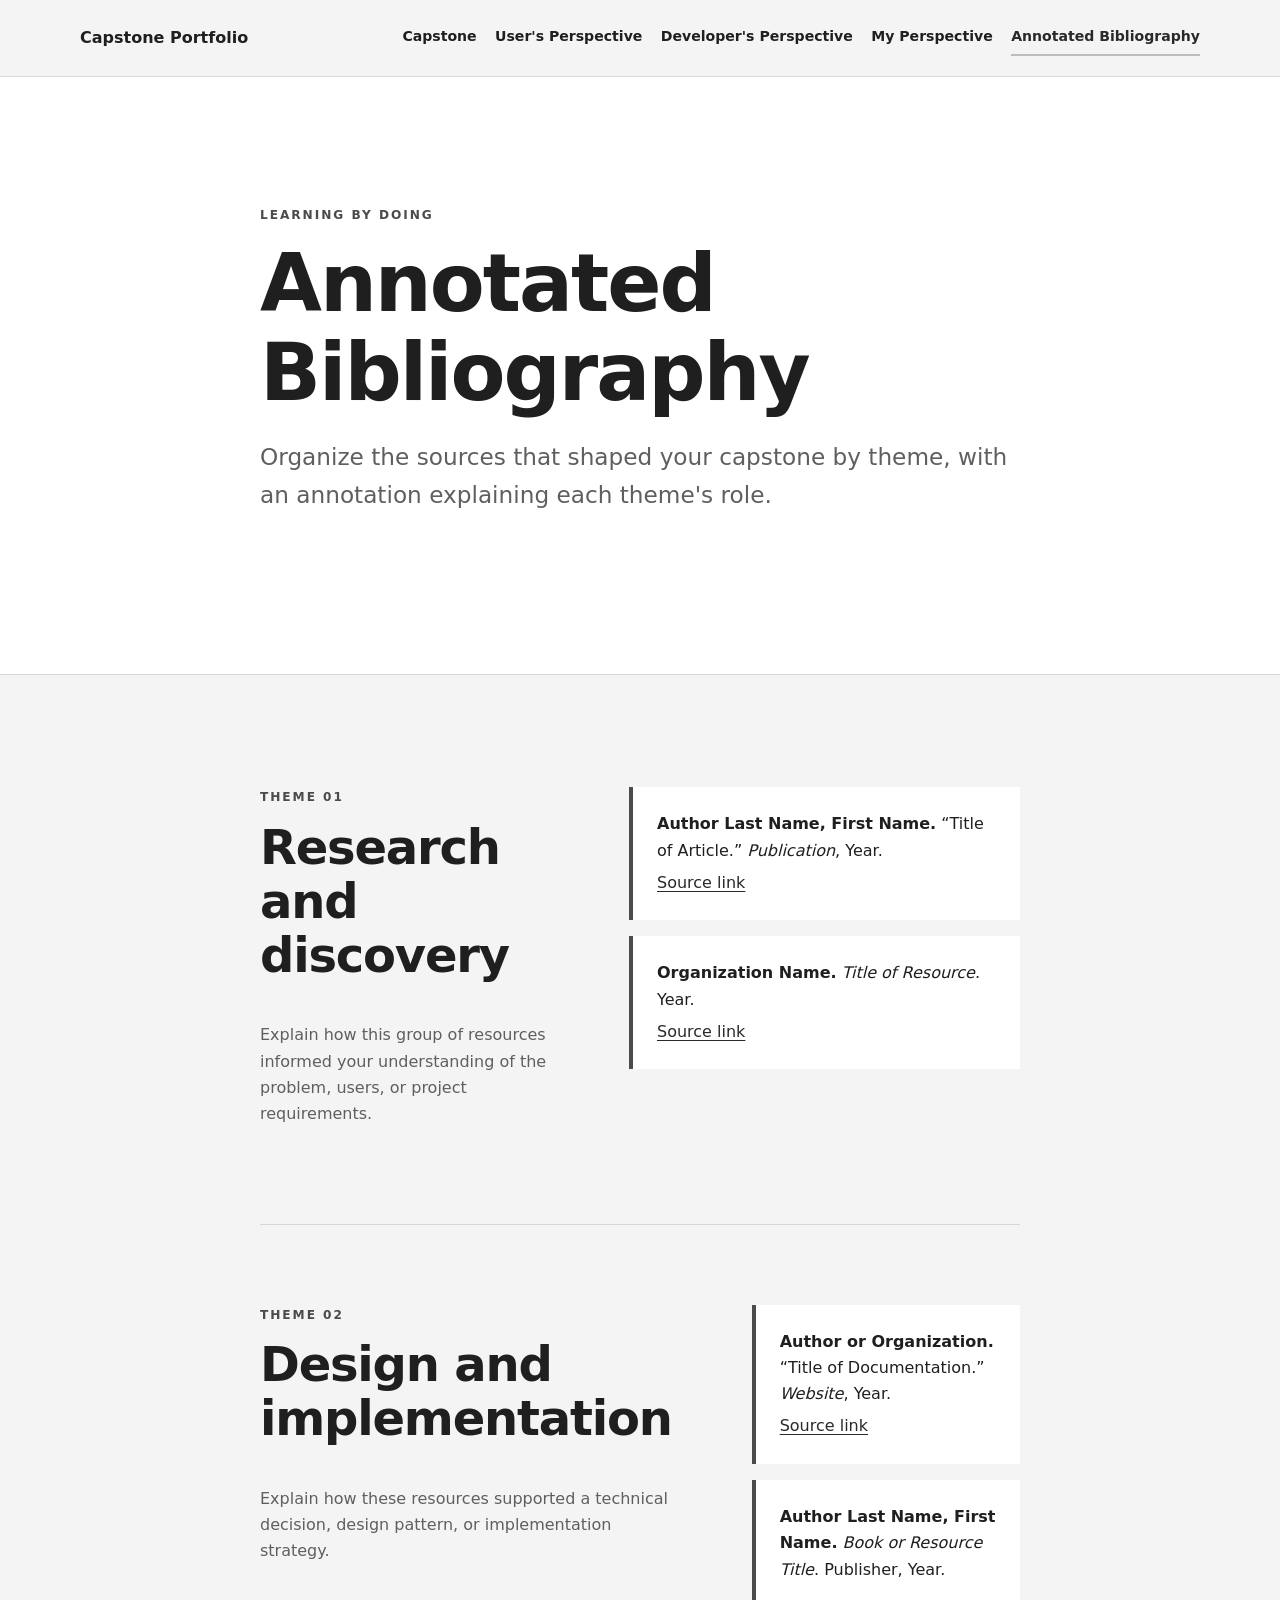
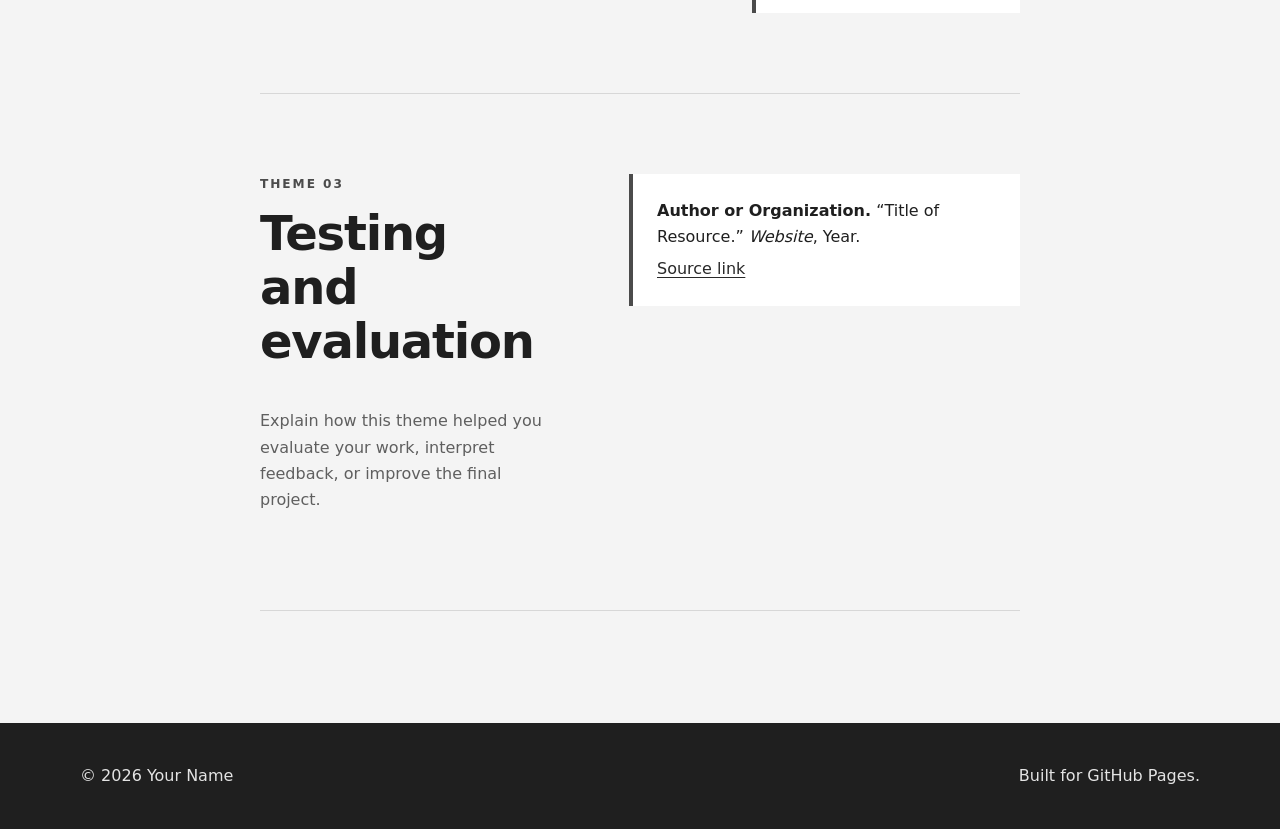
==== annotated-bibliography.html @ 264e888e "Template Website, HTML, CSS, JS" ====
<!doctype html>
<html lang="en">
  <head>
    <meta charset="UTF-8">
    <meta name="viewport" content="width=device-width, initial-scale=1.0">
    <meta name="description" content="Themed and annotated resources used throughout the capstone project.">
    <title>Annotated Bibliography | Capstone Portfolio</title>
    <link rel="stylesheet" href="css/styles.css">
    <script src="js/main.js" defer></script>
  </head>
  <body>
    <a class="skip-link" href="#main-content">Skip to main content</a>
    <header class="site-header"><nav class="navbar container" aria-label="Main navigation"><a class="site-name" href="index.html">Capstone Portfolio</a><button class="nav-toggle" type="button" aria-expanded="false" aria-controls="primary-navigation"><span class="sr-only">Toggle navigation</span><span aria-hidden="true">Menu</span></button><ul class="nav-links" id="primary-navigation"><li><a href="index.html">Capstone</a></li><li><a href="users-perspective.html">User's Perspective</a></li><li><a href="developers-perspective.html">Developer's Perspective</a></li><li><a href="my-perspective.html">My Perspective</a></li><li><a href="annotated-bibliography.html" aria-current="page">Annotated Bibliography</a></li></ul></nav></header>
    <main id="main-content">
      <header class="page-hero"><div class="container narrow"><p class="eyebrow">Learning by doing</p><h1>Annotated Bibliography</h1><p class="lead">Organize the sources that shaped your capstone by theme, with an annotation explaining each theme's role.</p></div></header>
      <div class="section container narrow bibliography">
        <section class="theme"><div><p class="eyebrow">Theme 01</p><h2>Research and discovery</h2><p class="annotation">Explain how this group of resources informed your understanding of the problem, users, or project requirements.</p></div><ul class="source-list"><li><p><strong>Author Last Name, First Name.</strong> “Title of Article.” <em>Publication</em>, Year.</p><a href="#">Source link</a></li><li><p><strong>Organization Name.</strong> <em>Title of Resource</em>. Year.</p><a href="#">Source link</a></li></ul></section>
        <section class="theme"><div><p class="eyebrow">Theme 02</p><h2>Design and implementation</h2><p class="annotation">Explain how these resources supported a technical decision, design pattern, or implementation strategy.</p></div><ul class="source-list"><li><p><strong>Author or Organization.</strong> “Title of Documentation.” <em>Website</em>, Year.</p><a href="#">Source link</a></li><li><p><strong>Author Last Name, First Name.</strong> <em>Book or Resource Title</em>. Publisher, Year.</p></li></ul></section>
        <section class="theme"><div><p class="eyebrow">Theme 03</p><h2>Testing and evaluation</h2><p class="annotation">Explain how this theme helped you evaluate your work, interpret feedback, or improve the final project.</p></div><ul class="source-list"><li><p><strong>Author or Organization.</strong> “Title of Resource.” <em>Website</em>, Year.</p><a href="#">Source link</a></li></ul></section>
      </div>
    </main>
    <footer class="site-footer"><div class="container footer-content"><p>© <span data-current-year></span> Your Name</p><p>Built for GitHub Pages.</p></div></footer>
  </body>
</html>
---- css/styles.css ----
:root {
  --ink: #1f1f1f;
  --muted: #5f5f5f;
  --paper: #f4f4f4;
  --surface: #ffffff;
  --accent: #4b4b4b;
  --accent-dark: #292929;
  --highlight: #bdbdbd;
  --line: #d7d7d7;
  --max-width: 1120px;
  --shadow: 0 14px 35px rgb(0 0 0 / 10%);
}

* { box-sizing: border-box; }
html { scroll-behavior: smooth; }
body { margin: 0; color: var(--ink); background: var(--paper); font-family: Inter, ui-sans-serif, system-ui, -apple-system, BlinkMacSystemFont, "Segoe UI", sans-serif; line-height: 1.65; }
a { color: var(--accent-dark); text-underline-offset: 0.2em; }
a:hover { color: var(--accent); }
h1, h2, h3 { margin-top: 0; line-height: 1.12; letter-spacing: -0.025em; }
h1 { max-width: 15ch; margin-bottom: 1.25rem; font-size: clamp(2.8rem, 8vw, 5.8rem); }
h2 { font-size: clamp(2rem, 4vw, 3rem); }
h3 { font-size: 1.35rem; }
p { margin-top: 0; }

.container { width: min(calc(100% - 2rem), var(--max-width)); margin-inline: auto; }
.narrow { max-width: 760px; }
.section { padding-block: clamp(4rem, 9vw, 7rem); }
.sr-only { position: absolute; width: 1px; height: 1px; padding: 0; margin: -1px; overflow: hidden; clip: rect(0, 0, 0, 0); white-space: nowrap; border: 0; }
.skip-link { position: fixed; top: 0.75rem; left: 0.75rem; z-index: 100; padding: 0.65rem 1rem; color: white; background: var(--ink); transform: translateY(-150%); }
.skip-link:focus { transform: translateY(0); }

.site-header { position: sticky; top: 0; z-index: 50; border-bottom: 1px solid rgb(215 215 215 / 85%); background: rgb(244 244 244 / 95%); backdrop-filter: blur(10px); }
.navbar { min-height: 4.75rem; display: flex; align-items: center; justify-content: space-between; gap: 2rem; }
.site-name { color: var(--ink); font-weight: 800; text-decoration: none; white-space: nowrap; }
.nav-links { display: flex; align-items: center; gap: 1.15rem; margin: 0; padding: 0; list-style: none; }
.nav-links a { display: block; padding-block: 0.35rem; color: var(--ink); font-size: 0.88rem; font-weight: 650; text-decoration: none; border-bottom: 2px solid transparent; }
.nav-links a:hover, .nav-links a[aria-current="page"] { color: var(--accent-dark); border-color: var(--highlight); }
.nav-toggle { display: none; padding: 0.55rem 0.75rem; color: var(--ink); background: transparent; border: 1px solid var(--ink); border-radius: 0.35rem; font: inherit; font-weight: 700; }

.hero { min-height: calc(100vh - 4.75rem); display: grid; align-items: center; color: white; background: linear-gradient(120deg, #444444, #171717 68%); }
.hero-content { padding-block: 5rem; }
.hero .lead { max-width: 60ch; color: #e8e8e8; }
.eyebrow { margin-bottom: 0.85rem; color: var(--accent); font-size: 0.76rem; font-weight: 850; letter-spacing: 0.16em; text-transform: uppercase; }
.hero .eyebrow { color: var(--highlight); }
.lead { max-width: 65ch; margin-bottom: 2rem; color: var(--muted); font-size: clamp(1.15rem, 2.5vw, 1.45rem); }
.button { display: inline-block; padding: 0.85rem 1.2rem; color: var(--ink); background: #e2e2e2; border-radius: 0.3rem; font-weight: 800; text-decoration: none; box-shadow: 0 5px 0 #8b8b8b; transition: transform 150ms ease, box-shadow 150ms ease; }
.button:hover { color: var(--ink); background: #f1f1f1; transform: translateY(-2px); box-shadow: 0 7px 0 #8b8b8b; }

.section-heading { max-width: 720px; margin-bottom: 2.5rem; }
.section-heading > p:last-child { color: var(--muted); font-size: 1.1rem; }
.card-grid { display: grid; grid-template-columns: repeat(2, 1fr); gap: 1rem; }
.card { padding: 2rem; background: var(--surface); border: 1px solid var(--line); border-radius: 0.45rem; box-shadow: var(--shadow); }
.card-number { display: inline-block; margin-bottom: 2.5rem; color: var(--accent); font-weight: 850; }
.card p { color: var(--muted); }
.card a { font-weight: 750; }

.page-hero { padding-block: clamp(4.5rem, 10vw, 8rem); border-bottom: 1px solid var(--line); background: var(--surface); }
.page-hero h1 { max-width: 18ch; font-size: clamp(2.7rem, 7vw, 5rem); }
.prose > section + section { margin-top: 4rem; padding-top: 4rem; border-top: 1px solid var(--line); }
.prose p, .prose li { color: var(--muted); font-size: 1.05rem; }
.prose blockquote { margin: 2rem 0 0; padding: 1.5rem 1.75rem; color: var(--ink); background: #e8e8e8; border-left: 5px solid var(--accent); font-size: 1.3rem; font-weight: 650; }
.placeholder { aspect-ratio: 16 / 9; display: grid; place-items: center; margin-top: 2rem; padding: 2rem; color: var(--muted); background: repeating-linear-gradient(135deg, #fff, #fff 12px, #eeeeee 12px, #eeeeee 24px); border: 2px dashed #999999; border-radius: 0.4rem; text-align: center; }
.placeholder span { padding: 0.5rem 0.75rem; background: var(--surface); }
.timeline { margin: 2rem 0 0; padding-left: 1.5rem; border-left: 3px solid var(--highlight); list-style: none; }
.timeline li { position: relative; padding: 0 0 2rem 1.5rem; }
.timeline li::before { position: absolute; top: 0.35rem; left: -2.05rem; width: 0.85rem; height: 0.85rem; content: ""; background: var(--accent); border: 3px solid var(--paper); border-radius: 50%; }
.timeline h3 { margin-bottom: 0.5rem; }

.bibliography { display: grid; gap: 5rem; }
.theme { display: grid; grid-template-columns: 0.85fr 1.15fr; gap: clamp(2rem, 7vw, 5rem); padding-bottom: 5rem; border-bottom: 1px solid var(--line); }
.annotation { color: var(--muted); }
.source-list { margin: 0; padding: 0; list-style: none; }
.source-list li { padding: 1.5rem; background: var(--surface); border-left: 4px solid var(--accent); }
.source-list li + li { margin-top: 1rem; }
.source-list p { margin-bottom: 0.35rem; }

.site-footer { padding-block: 2.5rem; color: #e4e4e4; background: var(--ink); }
.footer-content { display: flex; justify-content: space-between; gap: 1rem; }
.footer-content p { margin: 0; }

:focus-visible { outline: 3px solid var(--highlight); outline-offset: 4px; }
@media (max-width: 850px) {
  .nav-toggle { display: inline-block; }
  .nav-links { position: absolute; top: 100%; right: 0; left: 0; display: none; padding: 1rem; background: var(--paper); border-bottom: 1px solid var(--line); box-shadow: var(--shadow); }
  .nav-links.is-open { display: block; }
  .nav-links a { padding: 0.75rem; }
  .card-grid, .theme { grid-template-columns: 1fr; }
}
@media (max-width: 560px) {
  .card-grid { grid-template-columns: 1fr; }
  .footer-content { flex-direction: column; }
}
@media (prefers-reduced-motion: reduce) {
  html { scroll-behavior: auto; }
  *, *::before, *::after { transition-duration: 0.01ms !important; }
}
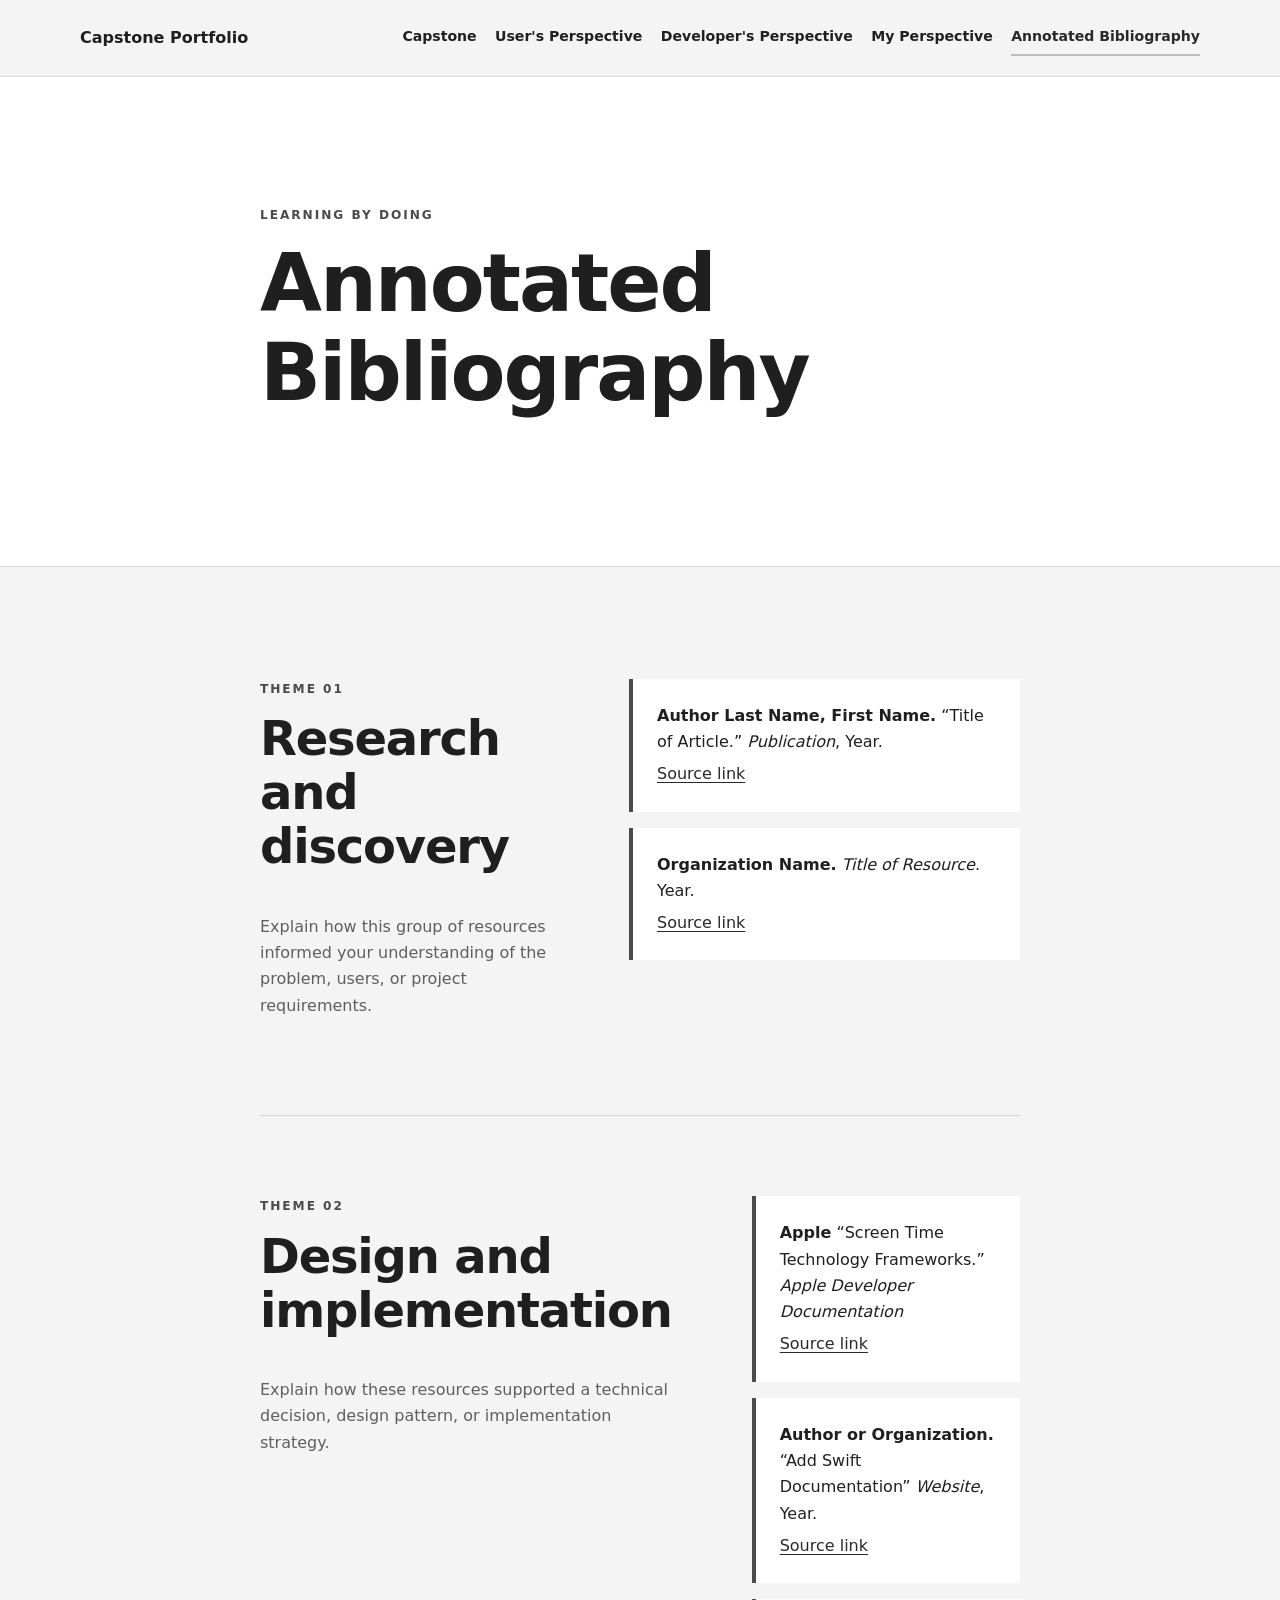
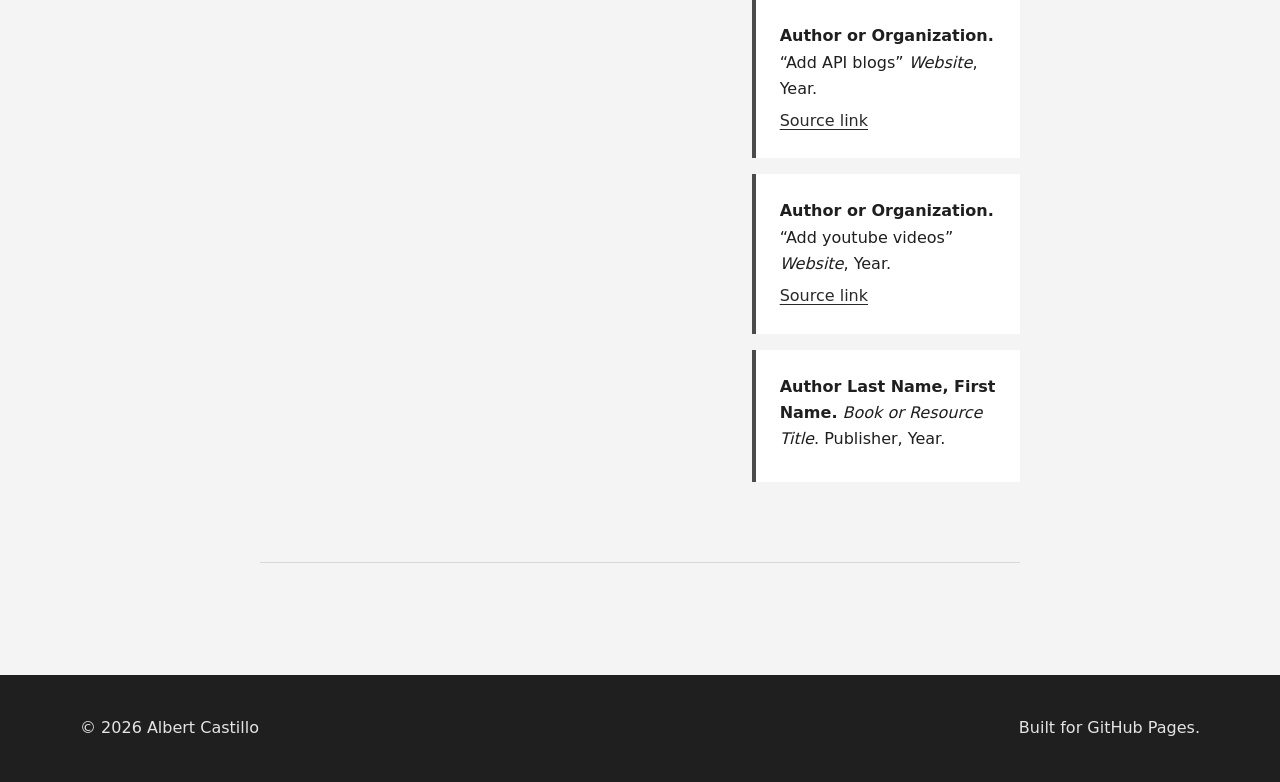
==== commit 09e56ac1: "Capstone portfolio draft" ====
--- a/annotated-bibliography.html
+++ b/annotated-bibliography.html
@@ -12,13 +12,66 @@
     <a class="skip-link" href="#main-content">Skip to main content</a>
     <header class="site-header"><nav class="navbar container" aria-label="Main navigation"><a class="site-name" href="index.html">Capstone Portfolio</a><button class="nav-toggle" type="button" aria-expanded="false" aria-controls="primary-navigation"><span class="sr-only">Toggle navigation</span><span aria-hidden="true">Menu</span></button><ul class="nav-links" id="primary-navigation"><li><a href="index.html">Capstone</a></li><li><a href="users-perspective.html">User's Perspective</a></li><li><a href="developers-perspective.html">Developer's Perspective</a></li><li><a href="my-perspective.html">My Perspective</a></li><li><a href="annotated-bibliography.html" aria-current="page">Annotated Bibliography</a></li></ul></nav></header>
     <main id="main-content">
-      <header class="page-hero"><div class="container narrow"><p class="eyebrow">Learning by doing</p><h1>Annotated Bibliography</h1><p class="lead">Organize the sources that shaped your capstone by theme, with an annotation explaining each theme's role.</p></div></header>
+      <header class="page-hero"><div class="container narrow"><p class="eyebrow">Learning by doing</p><h1>Annotated Bibliography</h1></div></header>
       <div class="section container narrow bibliography">
-        <section class="theme"><div><p class="eyebrow">Theme 01</p><h2>Research and discovery</h2><p class="annotation">Explain how this group of resources informed your understanding of the problem, users, or project requirements.</p></div><ul class="source-list"><li><p><strong>Author Last Name, First Name.</strong> “Title of Article.” <em>Publication</em>, Year.</p><a href="#">Source link</a></li><li><p><strong>Organization Name.</strong> <em>Title of Resource</em>. Year.</p><a href="#">Source link</a></li></ul></section>
-        <section class="theme"><div><p class="eyebrow">Theme 02</p><h2>Design and implementation</h2><p class="annotation">Explain how these resources supported a technical decision, design pattern, or implementation strategy.</p></div><ul class="source-list"><li><p><strong>Author or Organization.</strong> “Title of Documentation.” <em>Website</em>, Year.</p><a href="#">Source link</a></li><li><p><strong>Author Last Name, First Name.</strong> <em>Book or Resource Title</em>. Publisher, Year.</p></li></ul></section>
-        <section class="theme"><div><p class="eyebrow">Theme 03</p><h2>Testing and evaluation</h2><p class="annotation">Explain how this theme helped you evaluate your work, interpret feedback, or improve the final project.</p></div><ul class="source-list"><li><p><strong>Author or Organization.</strong> “Title of Resource.” <em>Website</em>, Year.</p><a href="#">Source link</a></li></ul></section>
+        <section class="theme">
+          <div>
+            <p class="eyebrow">Theme 01</p>
+            <h2>Research and discovery</h2>
+            <p class="annotation">Explain how this group of resources informed your understanding of the problem, users, or project requirements.</p>
+          </div>
+          <ul class="source-list">
+            <li>
+              <p>
+                <strong>Author Last Name, First Name.</strong> “Title of Article.” <em>Publication</em>, Year.</p>
+                <a href="#">Source link</a>
+              </li>
+              <li><p><strong>Organization Name.</strong> <em>Title of Resource</em>. Year.</p><a href="#">Source link</a></li></ul></section>
+        <section class="theme">
+          <div>
+            <p class="eyebrow">Theme 02</p>
+            <h2>Design and implementation</h2>
+            <p class="annotation">Explain how these resources supported a technical decision, design pattern, or implementation strategy.</p>
+          </div>
+          <ul class="source-list">
+              <li>
+                 <p><strong>Apple</strong> “Screen Time Technology Frameworks.” <em>Apple Developer Documentation</em></p>
+                <a href="https://developer.apple.com/documentation/screentimeapidocumentation">Source link</a>
+              </li>
+              <li>
+                 <p><strong>Author or Organization.</strong> “Add Swift Documentation” <em>Website</em>, Year.</p>
+                <a href="#">Source link</a>
+              </li>
+              <li>
+                 <p><strong>Author or Organization.</strong> “Add API blogs” <em>Website</em>, Year.</p>
+                <a href="#">Source link</a>
+              </li>
+              <li>
+                 <p><strong>Author or Organization.</strong> “Add youtube videos” <em>Website</em>, Year.</p>
+                <a href="#">Source link</a>
+              </li>
+              <li>
+                <p><strong>Author Last Name, First Name.</strong> <em>Book or Resource Title</em>. Publisher, Year.</p>
+              </li>
+            </ul>
+          </section>
+       <!--- <section class="theme">
+          <div>
+            <p class="eyebrow">Theme 03</p>
+            <h2>Testing and evaluation</h2>
+            <p class="annotation">Explain how this theme helped you evaluate your work, interpret feedback, or improve the final project.</p>
+          </div>
+          <ul class="source-list">
+            <li>
+              <p>
+                <strong>Author or Organization.</strong> “Title of Resource.” <em>Website</em>, Year.</p>
+                <a href="#">Source link</a>
+              </li>
+            </ul>
+          </section>
+        -->
       </div>
     </main>
-    <footer class="site-footer"><div class="container footer-content"><p>© <span data-current-year></span> Your Name</p><p>Built for GitHub Pages.</p></div></footer>
+    <footer class="site-footer"><div class="container footer-content"><p>© <span data-current-year></span> Albert Castillo</p><p>Built for GitHub Pages.</p></div></footer>
   </body>
 </html>
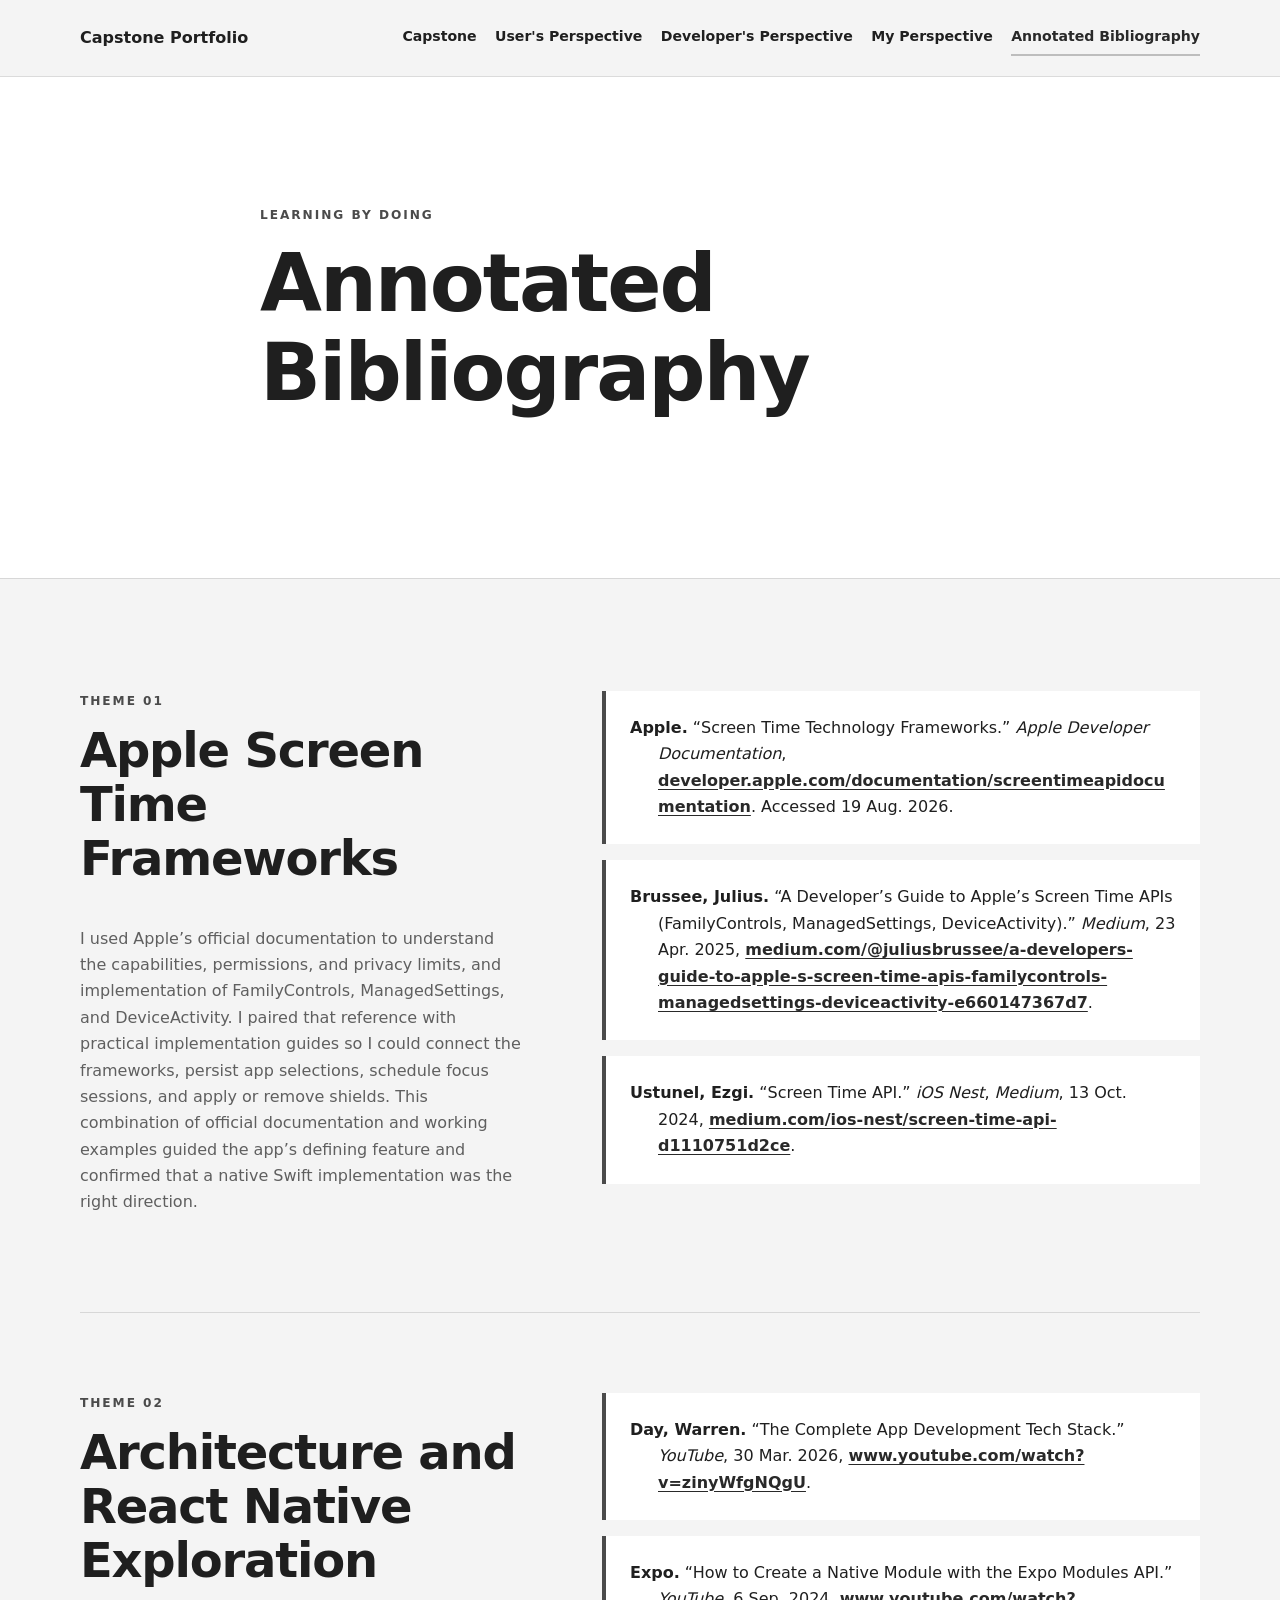
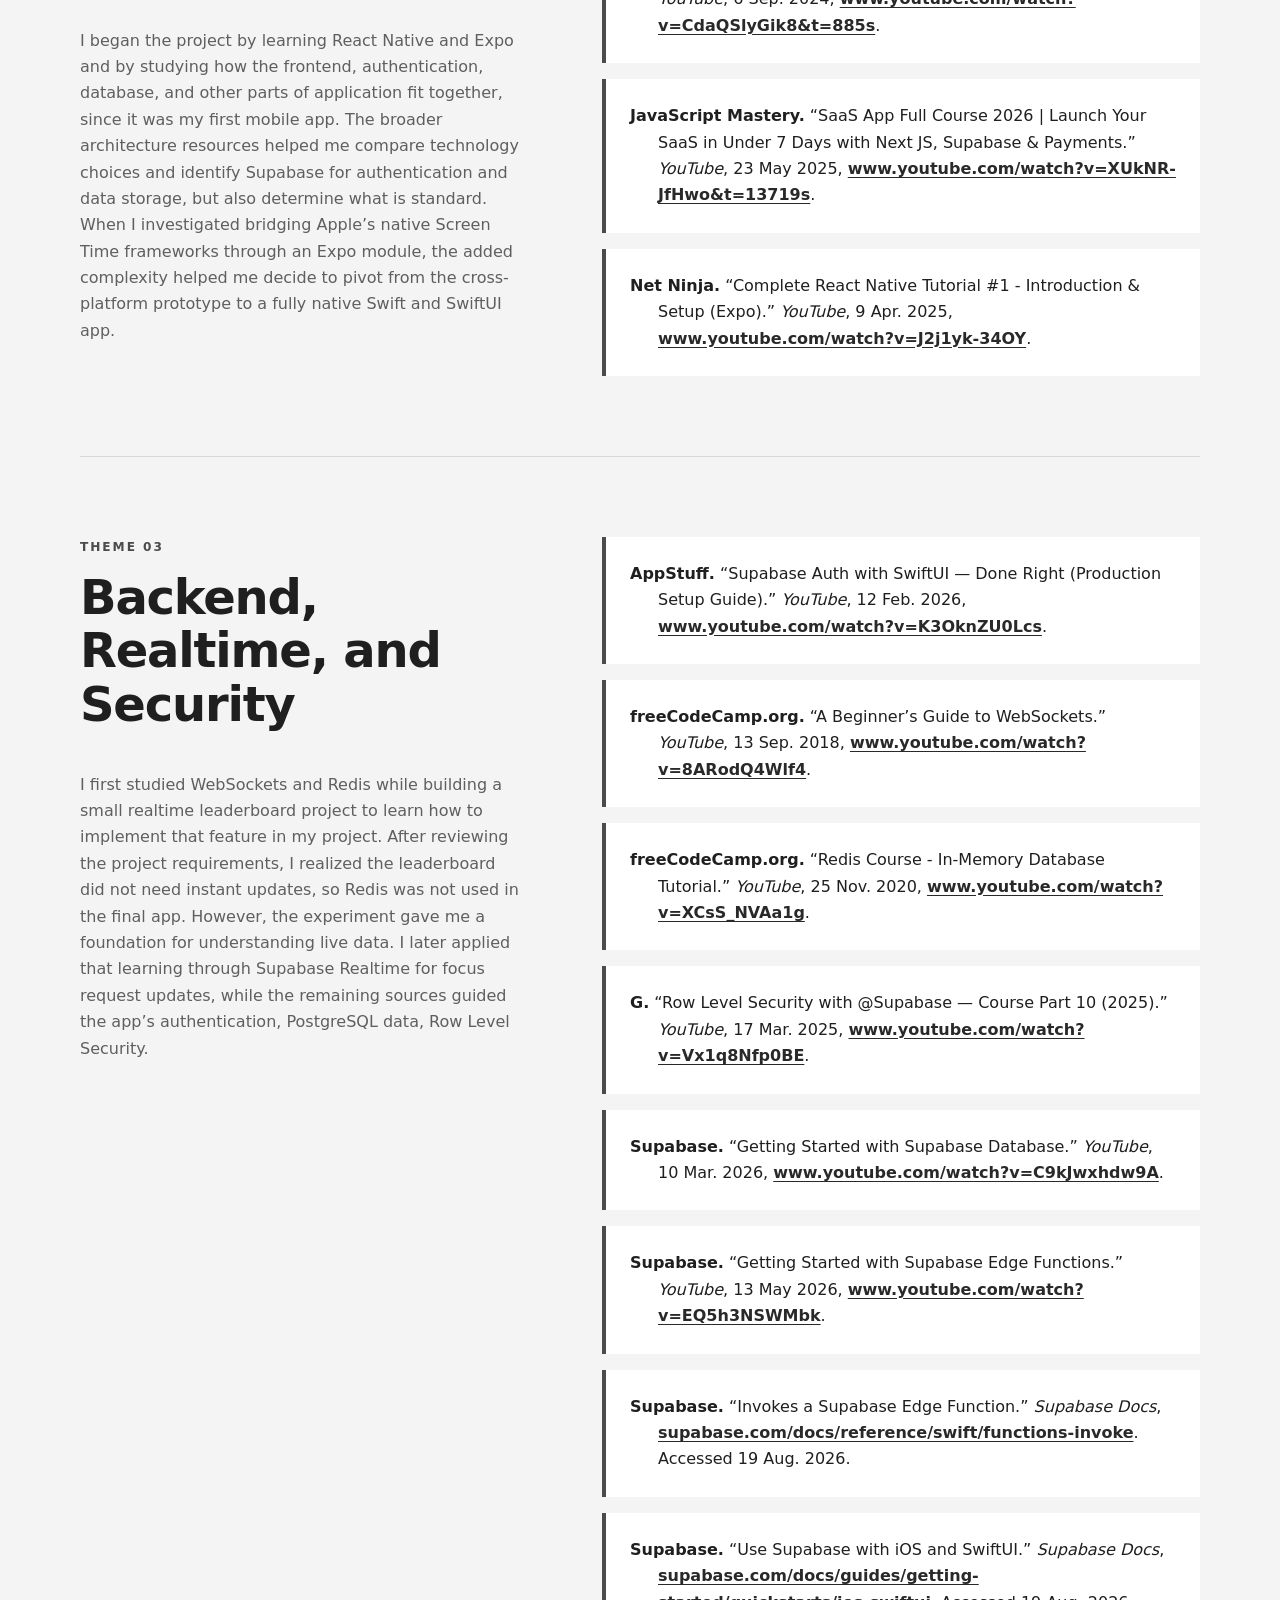
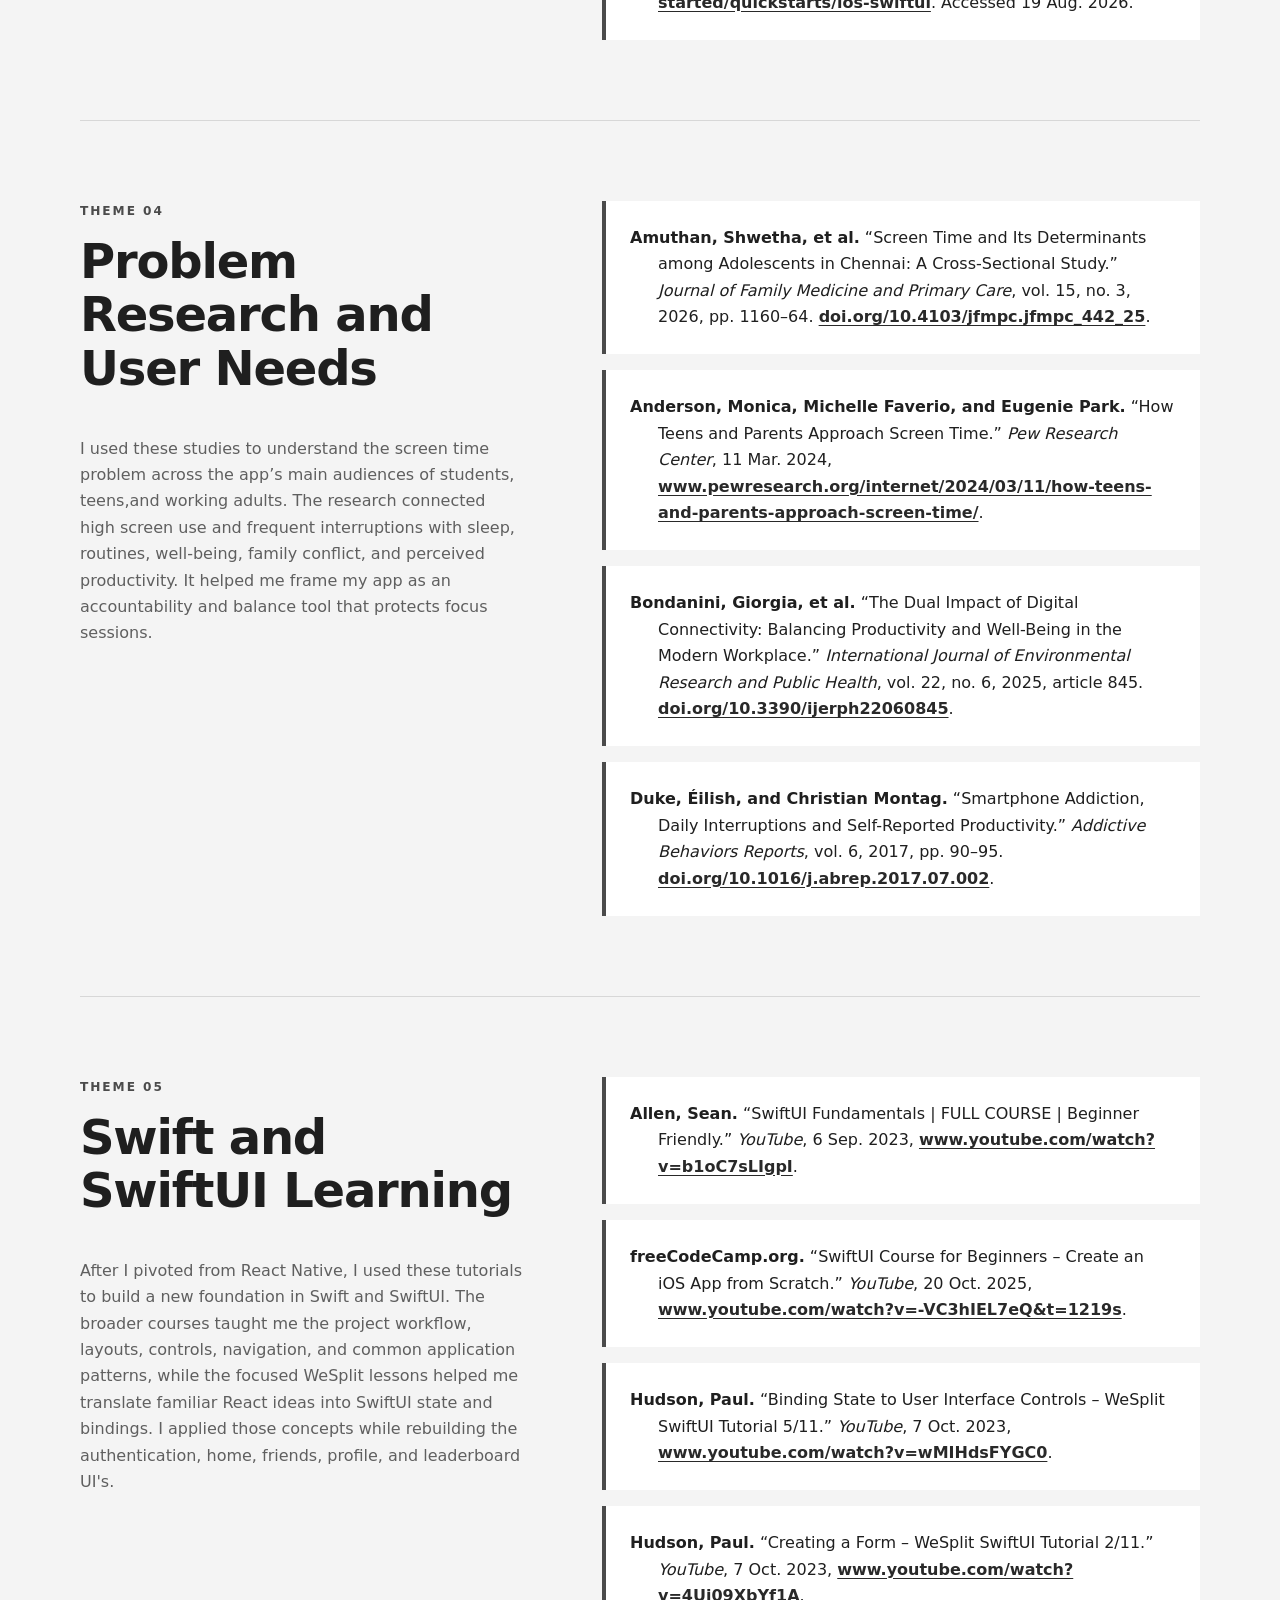
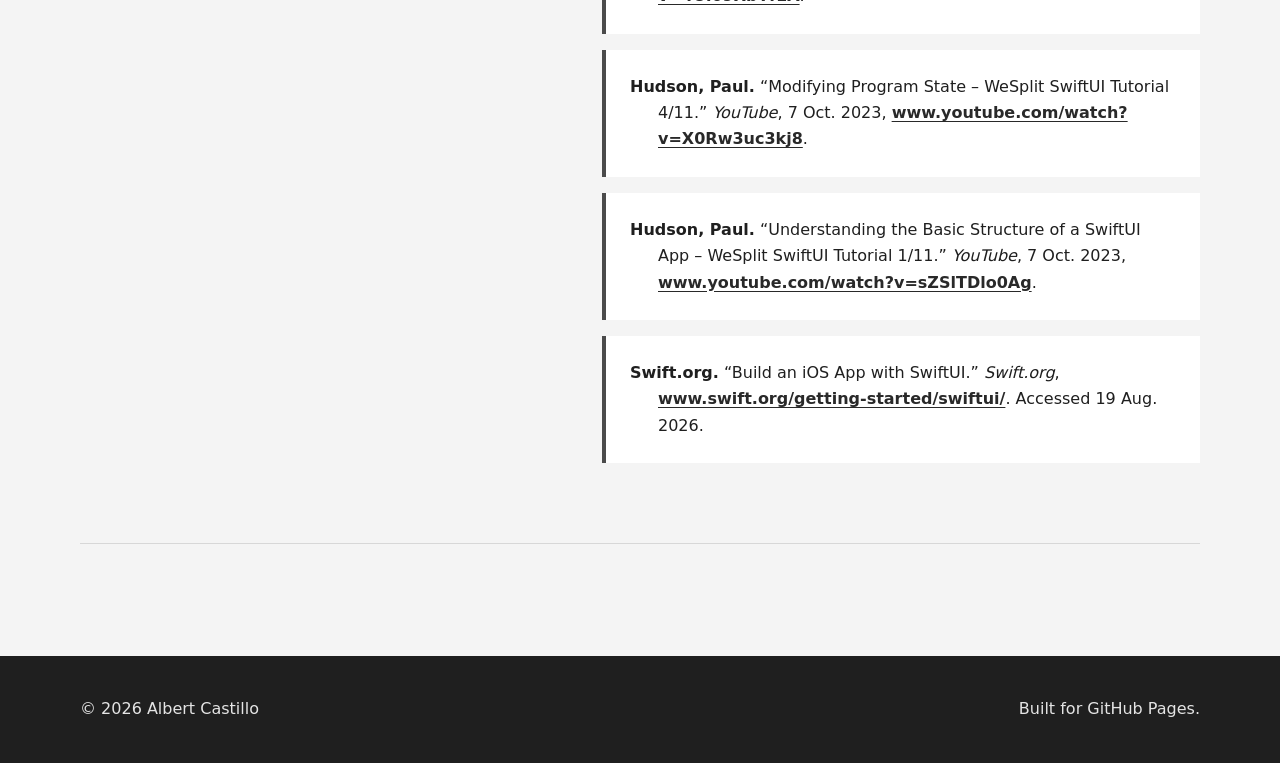
==== commit d2143da6: "Completed Developers Perspective page" ====
--- a/annotated-bibliography.html
+++ b/annotated-bibliography.html
@@ -3,7 +3,7 @@
   <head>
     <meta charset="UTF-8">
     <meta name="viewport" content="width=device-width, initial-scale=1.0">
-    <meta name="description" content="Themed and annotated resources used throughout the capstone project.">
+    <meta name="description" content="An MLA-formatted annotated bibliography organized by the themes and tools that shaped ScreenTimeAppIOS.">
     <title>Annotated Bibliography | Capstone Portfolio</title>
     <link rel="stylesheet" href="css/styles.css">
     <script src="js/main.js" defer></script>
@@ -12,64 +12,110 @@
     <a class="skip-link" href="#main-content">Skip to main content</a>
     <header class="site-header"><nav class="navbar container" aria-label="Main navigation"><a class="site-name" href="index.html">Capstone Portfolio</a><button class="nav-toggle" type="button" aria-expanded="false" aria-controls="primary-navigation"><span class="sr-only">Toggle navigation</span><span aria-hidden="true">Menu</span></button><ul class="nav-links" id="primary-navigation"><li><a href="index.html">Capstone</a></li><li><a href="users-perspective.html">User's Perspective</a></li><li><a href="developers-perspective.html">Developer's Perspective</a></li><li><a href="my-perspective.html">My Perspective</a></li><li><a href="annotated-bibliography.html" aria-current="page">Annotated Bibliography</a></li></ul></nav></header>
     <main id="main-content">
-      <header class="page-hero"><div class="container narrow"><p class="eyebrow">Learning by doing</p><h1>Annotated Bibliography</h1></div></header>
-      <div class="section container narrow bibliography">
+      <header class="page-hero">
+        <div class="container narrow">
+          <p class="eyebrow">Learning by doing</p>
+          <h1>Annotated Bibliography</h1>
+          <p class="lead"></p>
+        </div>
+      </header>
+      <div class="section container bibliography">
         <section class="theme">
           <div>
             <p class="eyebrow">Theme 01</p>
-            <h2>Research and discovery</h2>
-            <p class="annotation">Explain how this group of resources informed your understanding of the problem, users, or project requirements.</p>
+            <h2>Apple Screen Time Frameworks</h2>
+            <p class="annotation">I used Apple’s official documentation to understand the capabilities, 
+              permissions, and privacy limits, and implementation of FamilyControls, ManagedSettings, and DeviceActivity. 
+              I paired that reference with practical implementation guides so I could connect the frameworks,
+              persist app selections, 
+              schedule focus sessions, and apply or remove shields. 
+              This combination of official documentation and working examples guided the app’s defining feature 
+              and confirmed that a native Swift implementation was the right direction.
+            </p>
           </div>
           <ul class="source-list">
-            <li>
-              <p>
-                <strong>Author Last Name, First Name.</strong> “Title of Article.” <em>Publication</em>, Year.</p>
-                <a href="#">Source link</a>
-              </li>
-              <li><p><strong>Organization Name.</strong> <em>Title of Resource</em>. Year.</p><a href="#">Source link</a></li></ul></section>
+            <li><p class="citation"><strong>Apple.</strong> “Screen Time Technology Frameworks.” <em>Apple Developer Documentation</em>, <a href="https://developer.apple.com/documentation/screentimeapidocumentation">developer.apple.com/documentation/screentimeapidocumentation</a>. Accessed 19 Aug. 2026.</p></li>
+            <li><p class="citation"><strong>Brussee, Julius.</strong> “A Developer’s Guide to Apple’s Screen Time APIs (FamilyControls, ManagedSettings, DeviceActivity).” <em>Medium</em>, 23 Apr. 2025, <a href="https://medium.com/@juliusbrussee/a-developers-guide-to-apple-s-screen-time-apis-familycontrols-managedsettings-deviceactivity-e660147367d7">medium.com/@juliusbrussee/a-developers-guide-to-apple-s-screen-time-apis-familycontrols-managedsettings-deviceactivity-e660147367d7</a>.</p></li>
+            <li><p class="citation"><strong>Ustunel, Ezgi.</strong> “Screen Time API.” <em>iOS Nest</em>, <em>Medium</em>, 13 Oct. 2024, <a href="https://medium.com/ios-nest/screen-time-api-d1110751d2ce">medium.com/ios-nest/screen-time-api-d1110751d2ce</a>.</p></li>
+          </ul>
+        </section>
+
         <section class="theme">
           <div>
             <p class="eyebrow">Theme 02</p>
-            <h2>Design and implementation</h2>
-            <p class="annotation">Explain how these resources supported a technical decision, design pattern, or implementation strategy.</p>
+            <h2>Architecture and React Native Exploration</h2>
+            <p class="annotation">I began the project by learning React Native and Expo and by studying
+               how the frontend, authentication, database, and other parts of application fit together, since it was my first mobile app.
+                The broader architecture resources helped me compare technology choices and identify Supabase for authentication and data storage,
+                but also determine what is standard. When I investigated bridging Apple’s native Screen Time frameworks through an Expo module,
+                 the added complexity helped me decide to pivot from the cross-platform prototype to a fully native Swift and SwiftUI app.
+            </p>
           </div>
           <ul class="source-list">
-              <li>
-                 <p><strong>Apple</strong> “Screen Time Technology Frameworks.” <em>Apple Developer Documentation</em></p>
-                <a href="https://developer.apple.com/documentation/screentimeapidocumentation">Source link</a>
-              </li>
-              <li>
-                 <p><strong>Author or Organization.</strong> “Add Swift Documentation” <em>Website</em>, Year.</p>
-                <a href="#">Source link</a>
-              </li>
-              <li>
-                 <p><strong>Author or Organization.</strong> “Add API blogs” <em>Website</em>, Year.</p>
-                <a href="#">Source link</a>
-              </li>
-              <li>
-                 <p><strong>Author or Organization.</strong> “Add youtube videos” <em>Website</em>, Year.</p>
-                <a href="#">Source link</a>
-              </li>
-              <li>
-                <p><strong>Author Last Name, First Name.</strong> <em>Book or Resource Title</em>. Publisher, Year.</p>
-              </li>
-            </ul>
-          </section>
-       <!--- <section class="theme">
+            <li><p class="citation"><strong>Day, Warren.</strong> “The Complete App Development Tech Stack.” <em>YouTube</em>, 30 Mar. 2026, <a href="https://www.youtube.com/watch?v=zinyWfgNQgU">www.youtube.com/watch?v=zinyWfgNQgU</a>.</p></li>
+            <li><p class="citation"><strong>Expo.</strong> “How to Create a Native Module with the Expo Modules API.” <em>YouTube</em>, 6 Sep. 2024, <a href="https://www.youtube.com/watch?v=CdaQSlyGik8&amp;t=885s">www.youtube.com/watch?v=CdaQSlyGik8&amp;t=885s</a>.</p></li>
+            <li><p class="citation"><strong>JavaScript Mastery.</strong> “SaaS App Full Course 2026 | Launch Your SaaS in Under 7 Days with Next JS, Supabase &amp; Payments.” <em>YouTube</em>, 23 May 2025, <a href="https://www.youtube.com/watch?v=XUkNR-JfHwo&amp;t=13719s">www.youtube.com/watch?v=XUkNR-JfHwo&amp;t=13719s</a>.</p></li>
+            <li><p class="citation"><strong>Net Ninja.</strong> “Complete React Native Tutorial #1 - Introduction &amp; Setup (Expo).” <em>YouTube</em>, 9 Apr. 2025, <a href="https://www.youtube.com/watch?v=J2j1yk-34OY">www.youtube.com/watch?v=J2j1yk-34OY</a>.</p></li>
+          </ul>
+        </section>
+
+        <section class="theme">
           <div>
             <p class="eyebrow">Theme 03</p>
-            <h2>Testing and evaluation</h2>
-            <p class="annotation">Explain how this theme helped you evaluate your work, interpret feedback, or improve the final project.</p>
+            <h2>Backend, Realtime, and Security</h2>
+            <p class="annotation">I first studied WebSockets and Redis while building a small realtime leaderboard project to learn how to implement that feature in my project.
+               After reviewing the project requirements, I realized the leaderboard did not need instant updates, so Redis was not used in the final app. 
+               However, the experiment gave me a foundation for understanding live data. I later applied that learning through Supabase Realtime for focus request updates,
+                while the remaining sources guided the app’s authentication, PostgreSQL data, Row Level Security.</p>
           </div>
           <ul class="source-list">
-            <li>
-              <p>
-                <strong>Author or Organization.</strong> “Title of Resource.” <em>Website</em>, Year.</p>
-                <a href="#">Source link</a>
-              </li>
-            </ul>
-          </section>
-        -->
+            <li><p class="citation"><strong>AppStuff.</strong> “Supabase Auth with SwiftUI — Done Right (Production Setup Guide).” <em>YouTube</em>, 12 Feb. 2026, <a href="https://www.youtube.com/watch?v=K3OknZU0Lcs">www.youtube.com/watch?v=K3OknZU0Lcs</a>.</p></li>
+            <li><p class="citation"><strong>freeCodeCamp.org.</strong> “A Beginner’s Guide to WebSockets.” <em>YouTube</em>, 13 Sep. 2018, <a href="https://www.youtube.com/watch?v=8ARodQ4Wlf4">www.youtube.com/watch?v=8ARodQ4Wlf4</a>.</p></li>
+            <li><p class="citation"><strong>freeCodeCamp.org.</strong> “Redis Course - In-Memory Database Tutorial.” <em>YouTube</em>, 25 Nov. 2020, <a href="https://www.youtube.com/watch?v=XCsS_NVAa1g">www.youtube.com/watch?v=XCsS_NVAa1g</a>.</p></li>
+            <li><p class="citation"><strong>G.</strong> “Row Level Security with @Supabase — Course Part 10 (2025).” <em>YouTube</em>, 17 Mar. 2025, <a href="https://www.youtube.com/watch?v=Vx1q8Nfp0BE">www.youtube.com/watch?v=Vx1q8Nfp0BE</a>.</p></li>
+            <li><p class="citation"><strong>Supabase.</strong> “Getting Started with Supabase Database.” <em>YouTube</em>, 10 Mar. 2026, <a href="https://www.youtube.com/watch?v=C9kJwxhdw9A">www.youtube.com/watch?v=C9kJwxhdw9A</a>.</p></li>
+            <li><p class="citation"><strong>Supabase.</strong> “Getting Started with Supabase Edge Functions.” <em>YouTube</em>, 13 May 2026, <a href="https://www.youtube.com/watch?v=EQ5h3NSWMbk">www.youtube.com/watch?v=EQ5h3NSWMbk</a>.</p></li>
+            <li><p class="citation"><strong>Supabase.</strong> “Invokes a Supabase Edge Function.” <em>Supabase Docs</em>, <a href="https://supabase.com/docs/reference/swift/functions-invoke">supabase.com/docs/reference/swift/functions-invoke</a>. Accessed 19 Aug. 2026.</p></li>
+            <li><p class="citation"><strong>Supabase.</strong> “Use Supabase with iOS and SwiftUI.” <em>Supabase Docs</em>, <a href="https://supabase.com/docs/guides/getting-started/quickstarts/ios-swiftui">supabase.com/docs/guides/getting-started/quickstarts/ios-swiftui</a>. Accessed 19 Aug. 2026.</p></li>
+          </ul>
+        </section>
+
+        <section class="theme">
+          <div>
+            <p class="eyebrow">Theme 04</p>
+            <h2>Problem Research and User Needs</h2>
+            <p class="annotation">I used these studies to understand the screen time problem across the app’s main audiences of students, teens,and working adults.
+               The research connected high screen use and frequent interruptions with sleep, routines, well-being, family conflict, and perceived productivity. 
+               It helped me frame my app as an accountability and balance tool that protects focus sessions.
+              </p>
+          </div>
+          <ul class="source-list">
+            <li><p class="citation"><strong>Amuthan, Shwetha, et al.</strong> “Screen Time and Its Determinants among Adolescents in Chennai: A Cross-Sectional Study.” <em>Journal of Family Medicine and Primary Care</em>, vol. 15, no. 3, 2026, pp. 1160–64. <a href="https://doi.org/10.4103/jfmpc.jfmpc_442_25">doi.org/10.4103/jfmpc.jfmpc_442_25</a>.</p></li>
+            <li><p class="citation"><strong>Anderson, Monica, Michelle Faverio, and Eugenie Park.</strong> “How Teens and Parents Approach Screen Time.” <em>Pew Research Center</em>, 11 Mar. 2024, <a href="https://www.pewresearch.org/internet/2024/03/11/how-teens-and-parents-approach-screen-time/">www.pewresearch.org/internet/2024/03/11/how-teens-and-parents-approach-screen-time/</a>.</p></li>
+            <li><p class="citation"><strong>Bondanini, Giorgia, et al.</strong> “The Dual Impact of Digital Connectivity: Balancing Productivity and Well-Being in the Modern Workplace.” <em>International Journal of Environmental Research and Public Health</em>, vol. 22, no. 6, 2025, article 845. <a href="https://doi.org/10.3390/ijerph22060845">doi.org/10.3390/ijerph22060845</a>.</p></li>
+            <li><p class="citation"><strong>Duke, Éilish, and Christian Montag.</strong> “Smartphone Addiction, Daily Interruptions and Self-Reported Productivity.” <em>Addictive Behaviors Reports</em>, vol. 6, 2017, pp. 90–95. <a href="https://doi.org/10.1016/j.abrep.2017.07.002">doi.org/10.1016/j.abrep.2017.07.002</a>.</p></li>
+          </ul>
+        </section>
+
+        <section class="theme">
+          <div>
+            <p class="eyebrow">Theme 05</p>
+            <h2>Swift and SwiftUI Learning</h2>
+            <p class="annotation">After I pivoted from React Native, I used these tutorials to build a new foundation in Swift and SwiftUI.
+               The broader courses taught me the project workflow, layouts, controls, navigation, and common application patterns,
+                while the focused WeSplit lessons helped me translate familiar React ideas into SwiftUI state and bindings. 
+                I applied those concepts while rebuilding the authentication, home, friends, profile, and leaderboard UI's.</p>
+          </div>
+          <ul class="source-list">
+            <li><p class="citation"><strong>Allen, Sean.</strong> “SwiftUI Fundamentals | FULL COURSE | Beginner Friendly.” <em>YouTube</em>, 6 Sep. 2023, <a href="https://www.youtube.com/watch?v=b1oC7sLIgpI">www.youtube.com/watch?v=b1oC7sLIgpI</a>.</p></li>
+            <li><p class="citation"><strong>freeCodeCamp.org.</strong> “SwiftUI Course for Beginners – Create an iOS App from Scratch.” <em>YouTube</em>, 20 Oct. 2025, <a href="https://www.youtube.com/watch?v=-VC3hIEL7eQ&amp;t=1219s">www.youtube.com/watch?v=-VC3hIEL7eQ&amp;t=1219s</a>.</p></li>
+            <li><p class="citation"><strong>Hudson, Paul.</strong> “Binding State to User Interface Controls – WeSplit SwiftUI Tutorial 5/11.” <em>YouTube</em>, 7 Oct. 2023, <a href="https://www.youtube.com/watch?v=wMIHdsFYGC0">www.youtube.com/watch?v=wMIHdsFYGC0</a>.</p></li>
+            <li><p class="citation"><strong>Hudson, Paul.</strong> “Creating a Form – WeSplit SwiftUI Tutorial 2/11.” <em>YouTube</em>, 7 Oct. 2023, <a href="https://www.youtube.com/watch?v=4Ui09XbYf1A">www.youtube.com/watch?v=4Ui09XbYf1A</a>.</p></li>
+            <li><p class="citation"><strong>Hudson, Paul.</strong> “Modifying Program State – WeSplit SwiftUI Tutorial 4/11.” <em>YouTube</em>, 7 Oct. 2023, <a href="https://www.youtube.com/watch?v=X0Rw3uc3kj8">www.youtube.com/watch?v=X0Rw3uc3kj8</a>.</p></li>
+            <li><p class="citation"><strong>Hudson, Paul.</strong> “Understanding the Basic Structure of a SwiftUI App – WeSplit SwiftUI Tutorial 1/11.” <em>YouTube</em>, 7 Oct. 2023, <a href="https://www.youtube.com/watch?v=sZSlTDlo0Ag">www.youtube.com/watch?v=sZSlTDlo0Ag</a>.</p></li>
+            <li><p class="citation"><strong>Swift.org.</strong> “Build an iOS App with SwiftUI.” <em>Swift.org</em>, <a href="https://www.swift.org/getting-started/swiftui/">www.swift.org/getting-started/swiftui/</a>. Accessed 19 Aug. 2026.</p></li>
+          </ul>
+        </section>
       </div>
     </main>
     <footer class="site-footer"><div class="container footer-content"><p>© <span data-current-year></span> Albert Castillo</p><p>Built for GitHub Pages.</p></div></footer>
--- a/css/styles.css
+++ b/css/styles.css
@@ -66,13 +66,56 @@
 .timeline li::before { position: absolute; top: 0.35rem; left: -2.05rem; width: 0.85rem; height: 0.85rem; content: ""; background: var(--accent); border: 3px solid var(--paper); border-radius: 50%; }
 .timeline h3 { margin-bottom: 0.5rem; }
 
+.developer-hero h1 { max-width: 22ch; }
+.section-nav { position: sticky; top: 4.75rem; z-index: 30; overflow-x: auto; border-bottom: 1px solid var(--line); background: rgb(244 244 244 / 96%); backdrop-filter: blur(10px); }
+.section-nav .container { display: flex; gap: 1.25rem; padding-block: 0.85rem; white-space: nowrap; }
+.section-nav a { font-size: 0.85rem; font-weight: 750; text-decoration: none; }
+.developer-page { max-width: 980px; }
+.developer-section { scroll-margin-top: 9rem; }
+.developer-section + .developer-section { margin-top: 6rem; padding-top: 6rem; border-top: 1px solid var(--line); }
+.section-intro { max-width: 760px; margin-bottom: 2rem; }
+.artifact-grid, .decision-grid { display: grid; grid-template-columns: repeat(2, minmax(0, 1fr)); gap: 1.25rem; margin-top: 2rem; }
+.artifact-card, .decision-grid article, .implementation-card { padding: 1.5rem; background: var(--surface); border: 1px solid var(--line); border-radius: 0.45rem; box-shadow: var(--shadow); }
+.artifact-placeholder { border: 2px dashed #8b8b8b; box-shadow: none; }
+.prose .artifact-label { margin-bottom: 0.55rem; color: var(--accent); font-size: 0.75rem !important; font-weight: 850; letter-spacing: 0.12em; text-transform: uppercase; }
+.draft-note { align-self: stretch; padding: 1.5rem; color: var(--ink); background: #e8e8e8; border-left: 5px solid var(--accent); }
+.draft-note p { margin-bottom: 0; color: var(--muted); }
+.compact-timeline { max-width: 760px; }
+.decision-grid ul, .tech-list { margin-bottom: 0; }
+.tech-list { display: grid; grid-template-columns: repeat(2, minmax(0, 1fr)); gap: 0.75rem 2rem; padding: 1.5rem 1.5rem 1.5rem 2.75rem; background: var(--surface); border-radius: 0.45rem; }
+.artifact-figure { margin: 2.5rem 0 1.5rem; }
+.artifact-figure img { display: block; width: 100%; height: auto; border: 1px solid var(--line); border-radius: 0.45rem; }
+.artifact-figure figcaption { margin-top: 0.75rem; color: var(--muted); font-size: 0.95rem; font-style: italic; text-align: center; }
+.figure-gallery { display: grid; grid-template-columns: repeat(2, minmax(0, 1fr)); gap: 1.5rem; margin-top: 2.5rem; }
+.figure-gallery .artifact-figure { display: flex; flex-direction: column; margin: 0; padding: 1.25rem; background: var(--surface); border: 1px solid var(--line); border-radius: 0.45rem; }
+.figure-gallery .wide-figure { grid-column: 1 / -1; }
+.ui-comparison > .artifact-figure:not(.wide-figure) img { width: auto; max-width: 100%; max-height: 620px; margin-inline: auto; object-fit: contain; }
+.figure-gallery .wide-figure img { border: 0; }
+.implementation-grid { display: grid; grid-template-columns: 1fr; gap: 1.5rem; }
+.implementation-card { display: grid; grid-template-columns: minmax(0, 0.9fr) minmax(0, 1.1fr); gap: clamp(1.5rem, 4vw, 3rem); align-items: start; }
+.section-summary { font-size: 1.15rem !important; }
+.implementation-card h4 { margin-bottom: 0.5rem; }
+.implementation-copy > :last-child, .implementation-reference > :last-child { margin-bottom: 0; }
+.implementation-reference { align-self: center; padding: 1.5rem; background: var(--paper); border-left: 4px solid var(--accent); }
+.implementation-artifact { align-self: center; margin: 0; }
+.implementation-artifact img { max-height: 660px; object-fit: contain; background: #fff; }
+.implementation-artifact-wide img { max-height: none; }
+.topic-ideas { margin-bottom: 0; padding-left: 1.2rem; }
+.topic-ideas li { font-size: 0.95rem; }
+.mini-placeholder { display: grid; min-height: 9rem; place-items: center; margin-block: 1.25rem; padding: 1rem; color: var(--muted); background: repeating-linear-gradient(135deg, #f7f7f7, #f7f7f7 12px, #e8e8e8 12px, #e8e8e8 24px); border: 2px dashed #8b8b8b; border-radius: 0.35rem; font-weight: 750; text-align: center; }
+.prompt-copy { margin-bottom: 0; font-size: 0.95rem !important; }
+.next-steps-list { display: grid; grid-template-columns: repeat(2, minmax(0, 1fr)); gap: 0.75rem 2rem; padding: 1.5rem 1.5rem 1.5rem 2.75rem; background: var(--surface); border: 1px solid var(--line); border-radius: 0.45rem; box-shadow: var(--shadow); }
+.next-steps-list li { margin: 0; }
+
 .bibliography { display: grid; gap: 5rem; }
 .theme { display: grid; grid-template-columns: 0.85fr 1.15fr; gap: clamp(2rem, 7vw, 5rem); padding-bottom: 5rem; border-bottom: 1px solid var(--line); }
 .annotation { color: var(--muted); }
 .source-list { margin: 0; padding: 0; list-style: none; }
 .source-list li { padding: 1.5rem; background: var(--surface); border-left: 4px solid var(--accent); }
 .source-list li + li { margin-top: 1rem; }
-.source-list p { margin-bottom: 0.35rem; }
+.source-list p { margin: 0; }
+.citation { padding-left: 1.75rem; text-indent: -1.75rem; overflow-wrap: anywhere; }
+.citation a { font-weight: 650; }
 
 .site-footer { padding-block: 2.5rem; color: #e4e4e4; background: var(--ink); }
 .footer-content { display: flex; justify-content: space-between; gap: 1rem; }
@@ -84,10 +127,11 @@
   .nav-links { position: absolute; top: 100%; right: 0; left: 0; display: none; padding: 1rem; background: var(--paper); border-bottom: 1px solid var(--line); box-shadow: var(--shadow); }
   .nav-links.is-open { display: block; }
   .nav-links a { padding: 0.75rem; }
-  .card-grid, .theme { grid-template-columns: 1fr; }
+  .card-grid, .theme, .implementation-grid, .implementation-card { grid-template-columns: 1fr; }
 }
 @media (max-width: 560px) {
-  .card-grid { grid-template-columns: 1fr; }
+  .card-grid, .artifact-grid, .decision-grid, .tech-list, .figure-gallery, .next-steps-list { grid-template-columns: 1fr; }
+  .figure-gallery .wide-figure { grid-column: auto; }
   .footer-content { flex-direction: column; }
 }
 @media (prefers-reduced-motion: reduce) {
